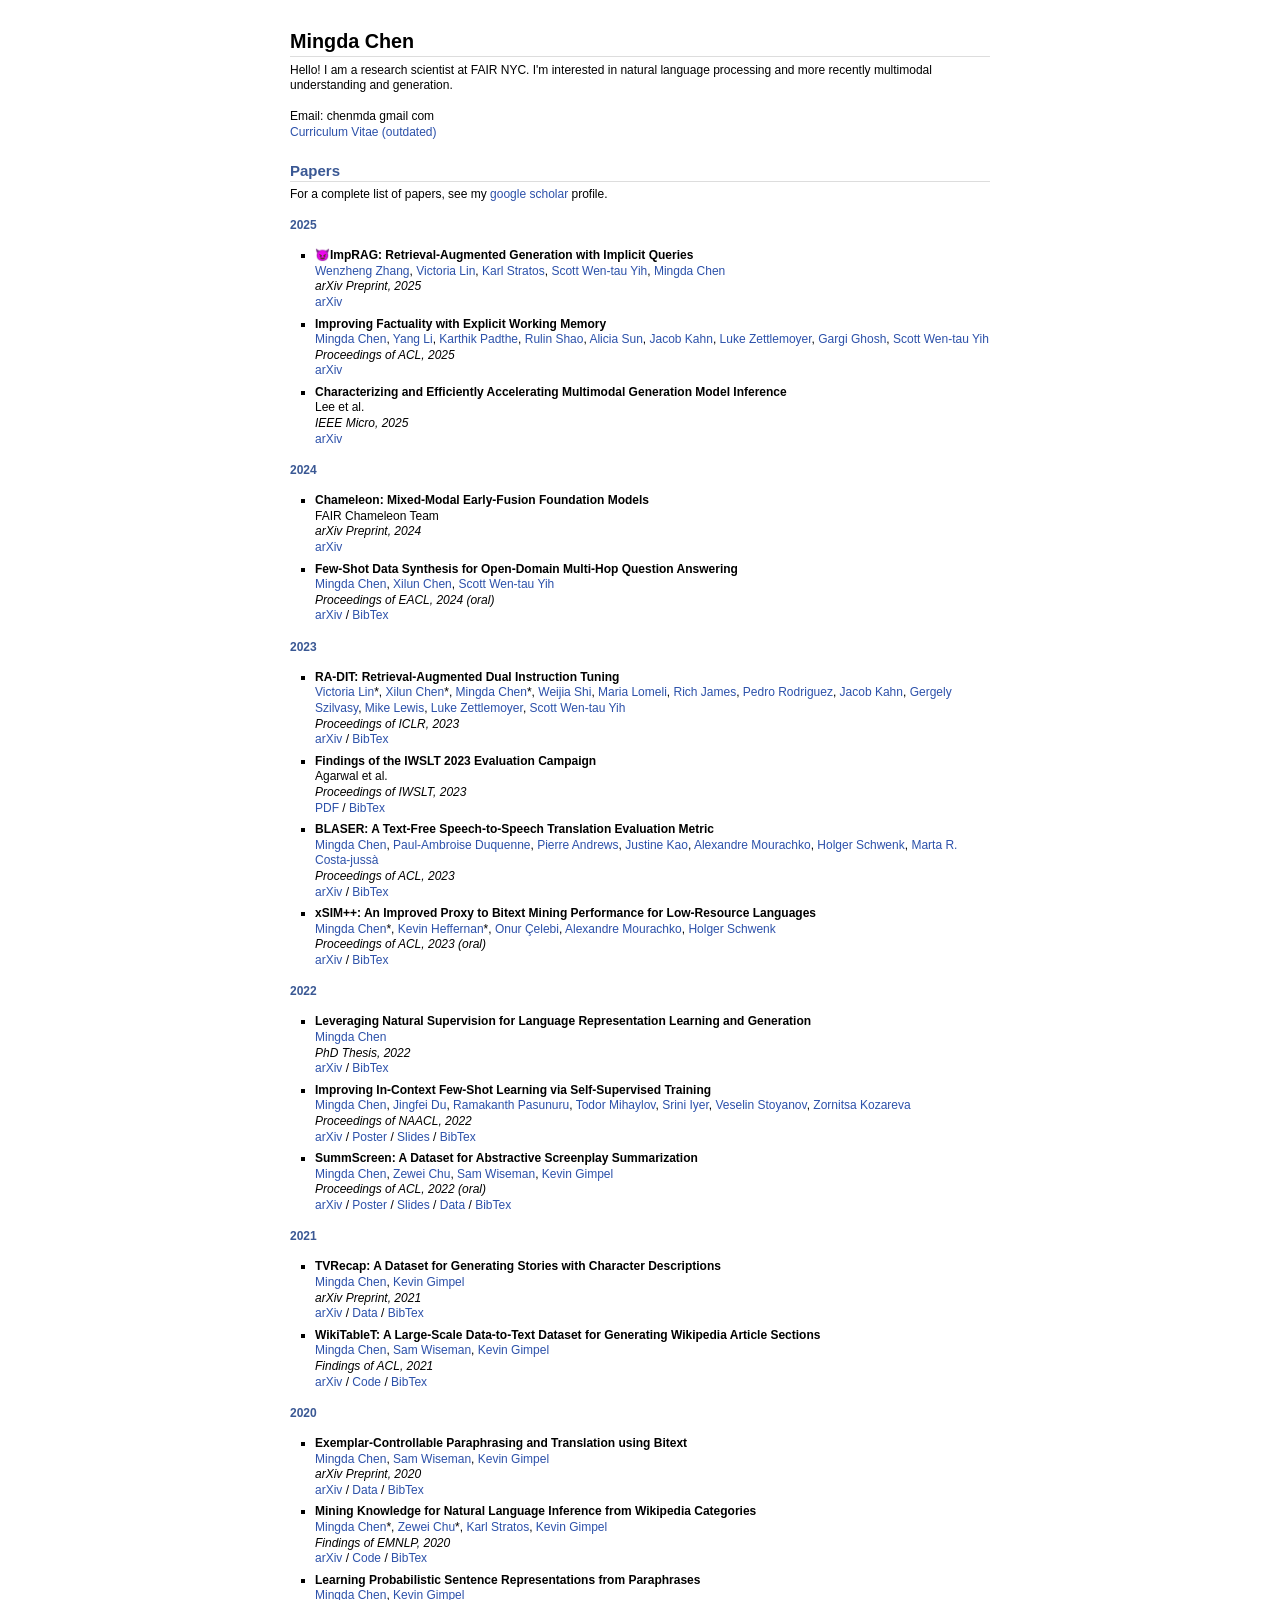
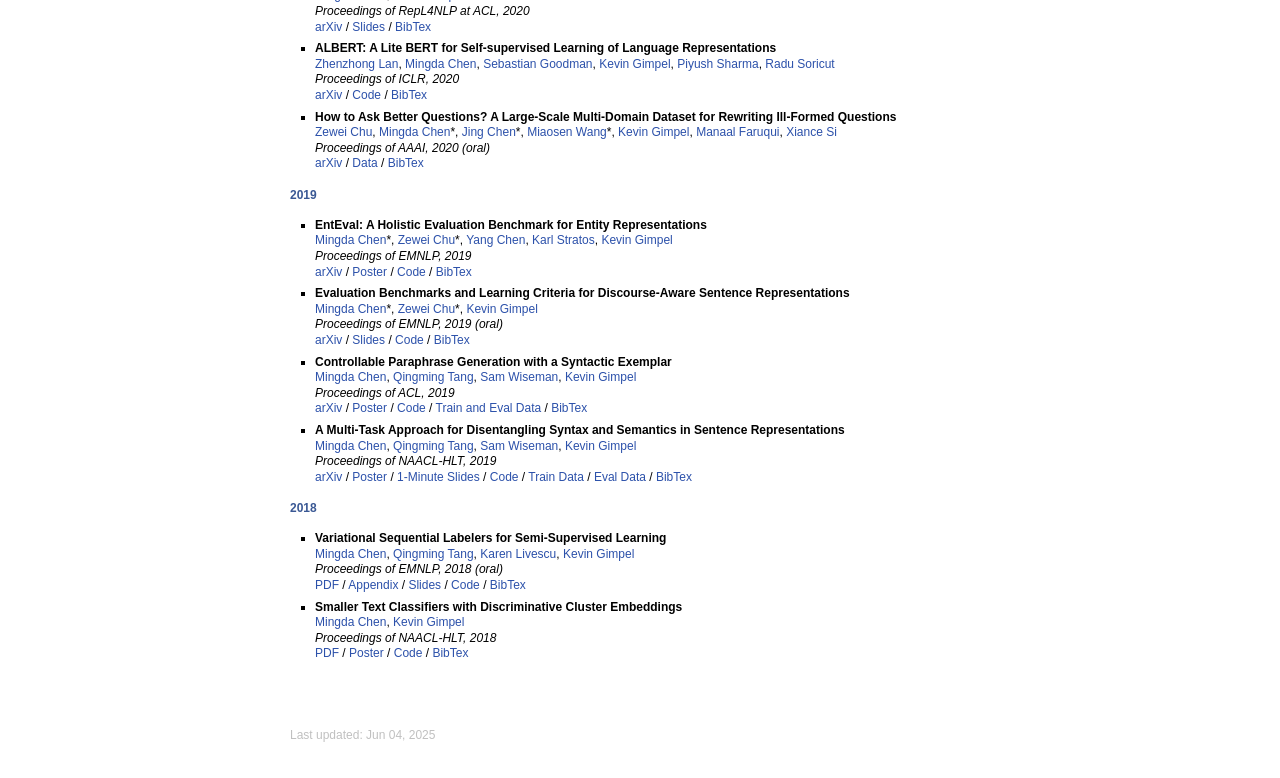
==== index.html @ 2c7fdaae "Update index.html" ====
<!DOCTYPE html PUBLIC "-//W3C//DTD XHTML 1.1//EN"
  "http://www.w3.org/TR/xhtml11/DTD/xhtml11.dtd">
<html xmlns="http://www.w3.org/1999/xhtml" xml:lang="en">
<head>
<meta http-equiv="X-UA-Compatible" content="IE=edge">
<meta name="viewport" content="width=device-width, initial-scale=1">
<meta http-equiv="Content-Type" content="text/html;charset=utf-8" />
<link rel="stylesheet" href="style.css" type="text/css" />
<title>Mingda Chen</title>
</head>
<body>
<div id="main">
<h1>Mingda Chen</h1>
<p>Hello! I am a research scientist at FAIR NYC. I'm interested in natural language processing and more recently multimodal understanding and generation.<br />


<br />
Email: chenmda gmail com <br />
<a href="CV_MingdaChen.pdf">Curriculum Vitae (outdated)</a></p>
<h2>Papers<a href="javascript:;" id="header-papers"></a></h2>
<p>For a complete list of papers, see my <a href="https://scholar.google.com/citations?user=aRncxakAAAAJ">google scholar</a> profile.</p>
<h4>2025</h4>
<ul>
<li><p><b>&#128520;ImpRAG: Retrieval-Augmented Generation with Implicit Queries</b> <br />
<a href="https://scholar.google.com/citations?user=yWEhrEAAAAAJ&hl=en">Wenzheng Zhang</a>,
<a href="https://scholar.google.com/citations?hl=en&user=gYUOJwMAAAAJ">Victoria Lin</a>,
<a href="https://scholar.google.com/citations?hl=en&user=Fx8-1JMAAAAJ">Karl Stratos</a>,
<a href="https://scholar.google.com/citations?user=8rDNIMsAAAAJ&hl=en">Scott Wen-tau Yih</a>,
<a href="#">Mingda Chen</a> <br />
<i>arXiv Preprint, 2025</i> <br />
<a href="https://arxiv.org/abs/2506.02279">arXiv</a> </p>
</li>
</ul>
<ul>
<li><p><b>Improving Factuality with Explicit Working Memory</b> <br />
<a href="#">Mingda Chen</a>,
<a href="#">Yang Li</a>,
<a href="https://scholar.google.com/citations?hl=en&user=ud0Yw3UAAAAJ">Karthik Padthe</a>,
<a href="https://scholar.google.com/citations?hl=en&user=Vdwh6bcAAAAJ">Rulin Shao</a>,
<a href="https://scholar.google.com/citations?hl=en&user=j48_hiIAAAAJ">Alicia Sun</a>,
<a href="https://scholar.google.com/citations?hl=en&user=_-pugt8AAAAJ">Jacob Kahn</a>,
<a href="https://scholar.google.com/citations?hl=en&user=UjpbO6IAAAAJ">Luke Zettlemoyer</a>,
<a href="https://scholar.google.com/citations?user=k5akwCcAAAAJ&hl=en">Gargi Ghosh</a>,
<a href="https://scholar.google.com/citations?user=8rDNIMsAAAAJ&hl=en">Scott Wen-tau Yih</a> <br />
<i>Proceedings of ACL, 2025</i> <br />
<a href="https://arxiv.org/abs/2412.18069">arXiv</a> </p>
</li>
</ul>
<ul>
<li><p><b>Characterizing and Efficiently Accelerating Multimodal Generation Model Inference</b> <br />
Lee et al. <br />
<i>IEEE Micro, 2025</i> <br />
<a href="https://arxiv.org/abs/2410.00215">arXiv</a> </p>
</li>
</ul>
<h4>2024</h4>
<ul>
<li><p><b>Chameleon: Mixed-Modal Early-Fusion Foundation Models</b> <br />
FAIR Chameleon Team <br />
<i>arXiv Preprint, 2024</i> <br />
<a href="https://arxiv.org/abs/2405.09818">arXiv</a> </p>
</li>
</ul>
<ul>
<li><p><b>Few-Shot Data Synthesis for Open-Domain Multi-Hop Question Answering</b> <br />
<a href="#">Mingda Chen</a>,
<a href="https://scholar.google.com/citations?hl=en&user=eUk_hy8AAAAJ">Xilun Chen</a>,
<a href="https://scholar.google.com/citations?user=8rDNIMsAAAAJ&hl=en">Scott Wen-tau Yih</a> <br />
<i>Proceedings of EACL, 2024 (oral)</i> <br />
<a href="https://arxiv.org/abs/2305.13691">arXiv</a> / <a href="https://aclanthology.org/2024.eacl-long.12.bib">BibTex</a></p>
</li>
</ul>
<h4>2023</h4>
<ul>
<li><p><b>RA-DIT: Retrieval-Augmented Dual Instruction Tuning</b> <br />
<a href="https://scholar.google.com/citations?hl=en&user=gYUOJwMAAAAJ">Victoria Lin</a>*,
<a href="https://scholar.google.com/citations?hl=en&user=eUk_hy8AAAAJ">Xilun Chen</a>*,
<a href="#">Mingda Chen</a>*,
<a href="https://scholar.google.com/citations?user=zt73PHcAAAAJ&hl=en">Weijia Shi</a>,
<a href="https://scholar.google.com/citations?hl=en&user=8SK2fPAAAAAJ">Maria Lomeli</a>,
<a href="https://scholar.google.com/citations?hl=en&user=3srgq2MAAAAJ">Rich James</a>,
<a href="https://scholar.google.com/citations?user=JjpA4qwAAAAJ&hl=en">Pedro Rodriguez</a>,
<a href="https://scholar.google.com/citations?hl=en&user=_-pugt8AAAAJ">Jacob Kahn</a>,
<a href="https://scholar.google.com/citations?hl=en&user=fTMFXPIAAAAJ">Gergely Szilvasy</a>,
<a href="https://scholar.google.com/citations?hl=en&user=SnQnQicAAAAJ">Mike Lewis</a>,
<a href="https://scholar.google.com/citations?hl=en&user=UjpbO6IAAAAJ">Luke Zettlemoyer</a>,
<a href="https://scholar.google.com/citations?user=8rDNIMsAAAAJ&hl=en">Scott Wen-tau Yih</a> <br />
<i>Proceedings of ICLR, 2023</i> <br />
<a href="https://arxiv.org/abs/2310.01352">arXiv</a> / <a href="https://openreview.net/forum?id=22OTbutug9">BibTex</a></p>
</li>
</ul>
<ul>
<li><p><b>Findings of the IWSLT 2023 Evaluation Campaign</b> <br />
Agarwal et al. <br />
<i>Proceedings of IWSLT, 2023</i> <br />
<a href="https://aclanthology.org/2023.iwslt-1.1.pdf">PDF</a> / <a href="https://aclanthology.org/2023.iwslt-1.1.bib">BibTex</a></p>
</li>
</ul>
<ul>
<li><p><b>BLASER: A Text-Free Speech-to-Speech Translation Evaluation Metric</b> <br />
<a href="#">Mingda Chen</a>,
<a href="https://scholar.google.com/citations?user=Uah8IcAAAAAJ&hl=en">Paul-Ambroise Duquenne</a>,
<a href="https://scholar.google.com/citations?user=DiJPt0EAAAAJ&hl=en">Pierre Andrews</a>,
<a href="https://scholar.google.com/citations?user=Y9BLeTAAAAAJ&hl=en">Justine Kao</a>,
<a href="https://scholar.google.com/citations?hl=en&user=OD9-erYAAAAJ">Alexandre Mourachko</a>,
<a href="https://scholar.google.com/citations?user=Ysjk8kkAAAAJ&hl=en">Holger Schwenk</a>,
<a href="https://scholar.google.com/citations?user=ESqQ7FoAAAAJ&hl=en">Marta R. Costa-jussà</a> <br />
<i>Proceedings of ACL, 2023</i> <br />
<a href="https://arxiv.org/abs/2212.08486">arXiv</a> / <a href="https://aclanthology.org/2023.acl-long.504.bib">BibTex</a></p>
</li>
</ul>
<ul>
<li><p><b>xSIM++: An Improved Proxy to Bitext Mining Performance for Low-Resource Languages</b> <br />
<a href="#">Mingda Chen</a>*,
<a href="https://scholar.google.com/citations?hl=en&user=Cuf9EDkAAAAJ">Kevin Heffernan</a>*,
<a href="https://ai.meta.com/people/1600489727430571/onur-celebi">Onur Çelebi</a>,
<a href="https://scholar.google.com/citations?hl=en&user=OD9-erYAAAAJ">Alexandre Mourachko</a>,
<a href="https://scholar.google.com/citations?user=Ysjk8kkAAAAJ&hl=en">Holger Schwenk</a>
<br />
<i>Proceedings of ACL, 2023 (oral)</i> <br />
<a href="https://arxiv.org/abs/2306.12907">arXiv</a> / <a href="https://aclanthology.org/2023.acl-short.10.bib">BibTex</a></p>
</li>
</ul>
<h4>2022</h4>
<ul>
<li><p><b>Leveraging Natural Supervision for Language Representation Learning and Generation</b> <br />
<a href="#">Mingda Chen</a> <br />
<i>PhD Thesis, 2022</i> <br />
<a href="https://arxiv.org/abs/2207.10617">arXiv</a> / <a href="assets/mchen.phdthesis.bib">BibTex</a></p>
</li>
</ul>
<ul>
<li><p><b>Improving In-Context Few-Shot Learning via Self-Supervised Training</b> <br />
<a href="#">Mingda Chen</a>, <a href="https://scholar.google.com/citations?hl=en&user=HqcIYdUAAAAJ">Jingfei Du</a>, <a href="https://scholar.google.com/citations?user=8xJzzn8AAAAJ">Ramakanth Pasunuru</a>, <a href="https://scholar.google.com/citations?user=igempQwAAAAJ">Todor Mihaylov</a>, <a href="http://sriniiyer.github.io/">Srini Iyer</a>, <a href="https://scholar.google.com/citations?user=xdfWqboAAAAJ">Veselin Stoyanov</a>, <a href="http://www.kozareva.com/">Zornitsa Kozareva</a> <br />
<i>Proceedings of NAACL, 2022</i> <br />
<a href="https://arxiv.org/abs/2205.01703">arXiv</a> / <a href="assets/mchen+etal.naacl22.poster.pdf">Poster</a> / <a href="assets/mchen+etal.naacl22.slides.pdf">Slides</a> / <a href="https://aclanthology.org/2022.naacl-main.260.bib">BibTex</a></p>
</li>
</ul>
<ul>
<li><p><b>SummScreen: A Dataset for Abstractive Screenplay Summarization</b> <br />
<a href="#">Mingda Chen</a>,
<a href="https://scholar.google.com/citations?user=zC7Yy94AAAAJ">Zewei Chu</a>,
<a href="https://swiseman.github.io/">Sam Wiseman</a>,
<a href="http://ttic.uchicago.edu/~kgimpel/">Kevin Gimpel</a> <br />
<i>Proceedings of ACL, 2022 (oral)</i> <br />
<a href="https://arxiv.org/abs/2104.07091">arXiv</a> / <a href="assets/mchen+etal.acl22.poster.pdf">Poster</a> / <a href="assets/mchen+etal.acl22.slides.pdf">Slides</a> / <a href="https://github.com/mingdachen/SummScreen">Data</a> / <a href="https://aclanthology.org/2022.acl-long.589.bib">BibTex</a></p>
</li>
</ul>
<h4>2021</h4>
<ul>
<li><p><b>TVRecap: A Dataset for Generating Stories with Character Descriptions</b> <br />
<a href="#">Mingda Chen</a>,
<a href="http://ttic.uchicago.edu/~kgimpel/">Kevin Gimpel</a> <br />
<i>arXiv Preprint, 2021</i> <br />
<a href="https://arxiv.org/abs/2109.08833">arXiv</a> / <a href="https://github.com/mingdachen/TVRecap">Data</a> / <a href="assets/mchen+kgimpel.preprint21.bib">BibTex</a></p>
</li>
</ul>
<ul>
<li><p><b>WikiTableT: A Large-Scale Data-to-Text Dataset for Generating Wikipedia Article Sections</b> <br />
<a href="#">Mingda Chen</a>,
<a href="https://swiseman.github.io/">Sam Wiseman</a>,
<a href="http://ttic.uchicago.edu/~kgimpel/">Kevin Gimpel</a> <br />
<i>Findings of ACL, 2021</i> <br /> 
<a href="https://arxiv.org/abs/2012.14919">arXiv</a> / <a href="https://github.com/mingdachen/WikiTableT">Code</a> / <a href="https://aclanthology.org/2021.findings-acl.17.bib">BibTex</a></p>
</li>
</ul>
<h4>2020</h4>
<ul>
<li><p><b>Exemplar-Controllable Paraphrasing and Translation using Bitext</b> <br />
<a href="#">Mingda Chen</a>,
<a href="https://swiseman.github.io/">Sam Wiseman</a>,
<a href="http://ttic.uchicago.edu/~kgimpel/">Kevin Gimpel</a> <br />
<i>arXiv Preprint, 2020</i> <br />
<a href="https://arxiv.org/abs/2010.05856">arXiv</a> / <a href="https://github.com/mingdachen/mVGVAE">Data</a> / <a href="assets/mchen+etal.preprint20.bib">BibTex</a></p>
</li>
</ul>
<ul>
<li><p><b>Mining Knowledge for Natural Language Inference from Wikipedia Categories</b> <br />
<a href="#">Mingda Chen</a>*,
<a href="https://scholar.google.com/citations?user=zC7Yy94AAAAJ">Zewei Chu</a>*,
<a href="http://karlstratos.com">Karl Stratos</a>,
<a href="http://ttic.uchicago.edu/~kgimpel/">Kevin Gimpel</a> <br />
<i>Findings of EMNLP, 2020</i> <br />
<a href="https://arxiv.org/abs/2010.01239">arXiv</a> / <a href="https://github.com/ZeweiChu/WikiNLI">Code</a> / <a href="https://www.aclweb.org/anthology/2020.findings-emnlp.313.bib">BibTex</a></p>
</li>
</ul>
<ul>
<li><p><b>Learning Probabilistic Sentence Representations from Paraphrases</b> <br />
<a href="#">Mingda Chen</a>, <a href="http://ttic.uchicago.edu/~kgimpel/">Kevin Gimpel</a> <br />
<i>Proceedings of RepL4NLP at ACL, 2020</i> <br />
<a href="http://arxiv.org/abs/2005.08105">arXiv</a> / <a href="assets/mchen+kgimpel.repl4nlp.slides.pdf">Slides</a> / <a href="https://www.aclweb.org/anthology/2020.repl4nlp-1.3.bib">BibTex</a></p>
</li>
</ul>
<ul>
<li><p><b>ALBERT: A Lite BERT for Self-supervised Learning of Language Representations</b> <br />
<a href="http://www.cs.cmu.edu/~lanzhzh/">Zhenzhong Lan</a>,
<a href="#">Mingda Chen</a>,
<a href="https://ai.google/research/people/106379">Sebastian Goodman</a>,
<a href="http://ttic.uchicago.edu/~kgimpel/">Kevin Gimpel</a>,
<a href="https://ai.google/research/people/PiyushSharma">Piyush Sharma</a>,
<a href="http://www.radusoricut.com/">Radu Soricut</a> <br />
<i>Proceedings of ICLR, 2020</i> <br />
<a href="https://arxiv.org/abs/1909.11942">arXiv</a> / <a href="https://github.com/google-research/ALBERT">Code</a> / <a href="assets/lan+etal.iclr20.bib">BibTex</a></p>
</li>
</ul>
<ul>
<li><p><b>How to Ask Better Questions? A Large-Scale Multi-Domain Dataset for Rewriting Ill-Formed Questions</b> <br />
<a href="https://scholar.google.com/citations?user=zC7Yy94AAAAJ">Zewei Chu</a>,
<a href="#">Mingda Chen</a>*,
<a href="https://scholar.google.com/citations?user=m55LLY4AAAAJ&amp;hl=en">Jing Chen</a>*,
<a href="https://research.google/people/106278/">Miaosen Wang</a>*,
<a href="http://ttic.uchicago.edu/~kgimpel/">Kevin Gimpel</a>,
<a href="https://www.manaalfaruqui.com">Manaal Faruqui</a>,
<a href="https://ai.google/research/people/author38938">Xiance Si</a> <br />
<i>Proceedings of AAAI, 2020 (oral)</i> <br />
<a href="https://arxiv.org/abs/1911.09247">arXiv</a> / <a href="https://github.com/ZeweiChu/MQR">Data</a> / <a href="assets/zewei+etal.aaai20.bib">BibTex</a></p>
</li>
</ul>
<h4>2019</h4>
<ul>
<li><p><b>EntEval: A Holistic Evaluation Benchmark for Entity Representations</b> <br />
<a href="#">Mingda Chen</a>*,
<a href="https://scholar.google.com/citations?user=zC7Yy94AAAAJ">Zewei Chu</a>*,
<a href="https://edchengg.github.io">Yang Chen</a>,
<a href="http://karlstratos.com">Karl Stratos</a>,
<a href="http://ttic.uchicago.edu/~kgimpel/">Kevin Gimpel</a> <br />
<i>Proceedings of EMNLP, 2019</i> <br />
<a href="https://arxiv.org/abs/1909.00137">arXiv</a> / <a href="assets/mchen+etal.emnlp19.poster.pdf">Poster</a> / <a href="https://github.com/ZeweiChu/EntEval">Code</a> / <a href="https://www.aclweb.org/anthology/D19-1040.bib">BibTex</a></p>
</li>
</ul>
<ul>
<li><p><b>Evaluation Benchmarks and Learning Criteria for Discourse-Aware Sentence Representations</b> <br />
<a href="#">Mingda Chen</a>*,
<a href="https://scholar.google.com/citations?user=zC7Yy94AAAAJ">Zewei Chu</a>*,
<a href="http://ttic.uchicago.edu/~kgimpel/">Kevin Gimpel</a> <br />
<i>Proceedings of EMNLP, 2019 (oral)</i> <br />
<a href="https://arxiv.org/abs/1909.00142">arXiv</a> / <a href="assets/mchen+etal.emnlp19.slides.pdf">Slides</a> / <a href="https://github.com/ZeweiChu/DiscoEval">Code</a> / <a href="https://www.aclweb.org/anthology/D19-1060.bib">BibTex</a></p>
</li>
</ul>
<ul>
<li><p><b>Controllable Paraphrase Generation with a Syntactic Exemplar</b> <br />
<a href="#">Mingda Chen</a>,
<a href="http://ttic.uchicago.edu/~qmtang/">Qingming Tang</a>,
<a href="https://swiseman.github.io/">Sam Wiseman</a>,
<a href="http://ttic.uchicago.edu/~kgimpel/">Kevin Gimpel</a> <br />
<i>Proceedings of ACL, 2019</i> <br />
<a href="https://arxiv.org/abs/1906.00565">arXiv</a> / <a href="assets/mchen+etal.acl19.poster.pdf">Poster</a> / <a href="https://github.com/mingdachen/syntactic-template-generation">Code</a> / <a href="https://drive.google.com/open?id=1HHDlUT_-WpedL6zNYpcN94cLwed_yyrP">Train and Eval Data</a> / <a href="https://www.aclweb.org/anthology/P19-1599.bib">BibTex</a></p>
</li>
</ul>
<ul>
<li><p><b>A Multi-Task Approach for Disentangling Syntax and Semantics in Sentence Representations</b><br />
<a href="#">Mingda Chen</a>,
<a href="http://ttic.uchicago.edu/~qmtang/">Qingming Tang</a>,
<a href="https://swiseman.github.io/">Sam Wiseman</a>,
<a href="http://ttic.uchicago.edu/~kgimpel/">Kevin Gimpel</a> <br />
<i>Proceedings of NAACL-HLT, 2019</i> <br />
<a href="https://arxiv.org/abs/1904.01173">arXiv</a> / <a href="assets/mchen+etal.naacl19.poster.pdf">Poster</a> / <a href="assets/mchen+etal.naacl19.1min.poster.pdf">1-Minute Slides</a> / <a href="https://github.com/mingdachen/disentangle-semantics-syntax">Code</a> / <a href="https://drive.google.com/drive/folders/1i8cMh7E0TnbrDEw_s9W8LDP_TYNkp4ti?usp=sharing">Train Data</a> / <a href="https://drive.google.com/drive/folders/1oVjn_3xIDZbkRm50fSHDZ5nKZtJ_BFyD?usp=sharing">Eval Data</a> / <a href="https://www.aclweb.org/anthology/N19-1254.bib">BibTex</a></p>
</li>
</ul>
<h4>2018</h4>
<ul>
<li><p><b>Variational Sequential Labelers for Semi-Supervised Learning</b> <br />
<a href="#">Mingda Chen</a>,
<a href="http://ttic.uchicago.edu/~qmtang/">Qingming Tang</a>,
<a href="http://ttic.uchicago.edu/~klivescu/">Karen Livescu</a>,
<a href="http://ttic.uchicago.edu/~kgimpel/">Kevin Gimpel</a> <br />
<i>Proceedings of EMNLP, 2018 (oral)</i> <br />
<a href="https://www.aclweb.org/anthology/D18-1020.pdf">PDF</a> / <a href="https://www.aclweb.org/anthology/attachments/D18-1020.Attachment.pdf">Appendix</a> / <a href="assets/mchen+etal.emnlp18.slides.pdf">Slides</a> / <a href="https://github.com/mingdachen/vsl">Code</a> / <a href="https://www.aclweb.org/anthology/D18-1020.bib">BibTex</a></p>
</li>
</ul>
<ul>
<li><p><b>Smaller Text Classifiers with Discriminative Cluster Embeddings</b> <br />
<a href="#">Mingda Chen</a>, <a href="http://ttic.uchicago.edu/~kgimpel/">Kevin Gimpel</a> <br />
<i>Proceedings of NAACL-HLT, 2018</i> <br />
<a href="https://www.aclweb.org/anthology/N18-2116.pdf">PDF</a> / <a href="assets/mchen+kgimpel.naacl18.poster.pdf">Poster</a> / <a href="https://github.com/mingdachen/word-cluster-embedding">Code</a> / <a href="https://www.aclweb.org/anthology/N18-2116.bib">BibTex</a></p>
</li>
</ul>
<div id="footer">
<div id="footer-text">
Last updated: Jun 04, 2025
</div>
</div>
</div>
</body>
</html>
---- style.css ----
body > * {
  width: 700px;
  padding: 10px;
  margin: 20px auto;
  hyphens: auto;
  font-family: Verdana,Geneva,sans-serif;
  font-size: 12px;
  padding-bottom: 8px;
  text-size-adjust: none;
  -webkit-text-size-adjust: none;
}

#main {
  padding-left: 1.0em;
  padding-right: 1.0em;
  border: none;
  text-align: left;
  vertical-align: top;
}

div#paper_list {
  padding-left: 0.5em;
}

tt {
  background: #ffffdd;
}

pre, tt {
  font-size: 90%;
}

a, a > tt {
  color: #2C51AA;
  text-decoration: none;
  transition: .2s;
}

a:hover {
  color: #0088cc;
}

em {
  font-style: italic;
}

b {
  font-family: Verdana,Geneva,sans-serif;
  font-size: 12px
}

h1, h2, h3 {
  margin-top: 0.7em;
  margin-bottom: 0.3em;
  padding-bottom: 0.2em;
  line-height: 1.0;
  padding-top: 0.5em;
  border-bottom: 1px solid #dddddd;
}

h2, h3, h4 {
  font-weight: bold;
  color: #3A5894;
}

h1 {
  padding-top: 0.8em;
  font-size: 165%;
}

h2 {
  padding-top: 0.8em;
  font-size: 125%;
}

h2 + h3 {
  padding-top: 0.2em;
}

h3 {
  font-size: 110%;
  border-bottom: none;
}

p {
  margin-top: 0.0em;
  margin-bottom: 0.8em;
  padding: 0;
  line-height: 1.3;
}

pre {
  padding: 0;
  margin: 0;
}

div#footer {
  font-size: 9pt;
  padding-top: 5.0em;
  margin-top: .2em;
  color: #c0c0c0;
}

div#footer a {
  color: #80a0b0;
}

div#footer-text {
  padding-bottom: 8px;
}

ul, ol, dl {
  margin-top: 0.5em;
  padding-left: 25px;
  padding-top: 0;
  margin-bottom: 0.5em;
}

dt {
  margin-top: 0.5em;
  margin-bottom: 0;
}

dl {
  margin-left: 20px;
}

dd {
  color: #222222;
}

dd > *:first-child {
  margin-top: 0;
}

ul {
  list-style-position: outside;
  list-style-type: square;
}

p + ul, p + ol {
  margin-top: -0.0em;
}

li ul, li ol {
  margin-top: -0.0em;
}

ol {
  list-style-position: outside;
  list-style-type: decimal;
}

li p, dd p {
  margin-bottom: 0.2em;
}


ol ol {
  list-style-type: lower-alpha;
}

ol ol ol {
  list-style-type: lower-roman;
}

#main h1:first-child, #main h2:first-child, #main h3:first-child {
  margin-top: -0.7em;
}

table {
  border: 2px solid black;
  border-collapse: collapse;
}

td {
  padding: 2px;
  padding-left: 0.5em;
  padding-right: 0.5em;
  text-align: center;
  border: 1px solid gray;
}


td.details{
  padding-left: 1.5em;
}


table + table {
  margin-top: 1em;
}

tr.heading {
  font-weight: bold;
  border-bottom: 2px solid black;
}

img {
  border: none;
}

div.codeblock, div.infoblock {
	margin-right: 0%;
	margin-top: 3.5em;
	margin-bottom: .2em;
}

table.info, table.info td {
  border: none;
  text-align: left;
}

table.info h1 {
  font-size: 150%;
  padding-top: 2.5em;
  margin-bottom: 0.5em;
  border-bottom: none;
  padding-bottom: 0em;
}

a.icon {
  color: black;
  transition: .2s;
}

a.icon:hover{
  color: #3498db;
}

.tagcloud {
  display: inline-block;
  list-style: none;
  margin: 0 .3em .3em 0;
  padding: 0;
}
.tagcloud a {
  max-width: 100px;
  height: 20px;
  line-height: 18px;
  padding: 0 .5em;
  background-color: #333;
  border: 0px;
  border-radius: 2px;
  text-overflow: ellipsis;
  overflow: hidden;
  color: white;
  font-size: 12px;
  text-decoration: none;
  transition: .2s;
  -moz-transition: .2s;
  -webkit-transition: .2s;
}
.tagcloud a:hover {
  background-color: #3498db;
  border: 0px;
  color: #fff;
}

div.attention
{
font-size:13px;
width:550px;
background-color:#f3f3f3;
padding-left:5px;
border:7px solid #f3f3f3;
border-radius: 7px;
}
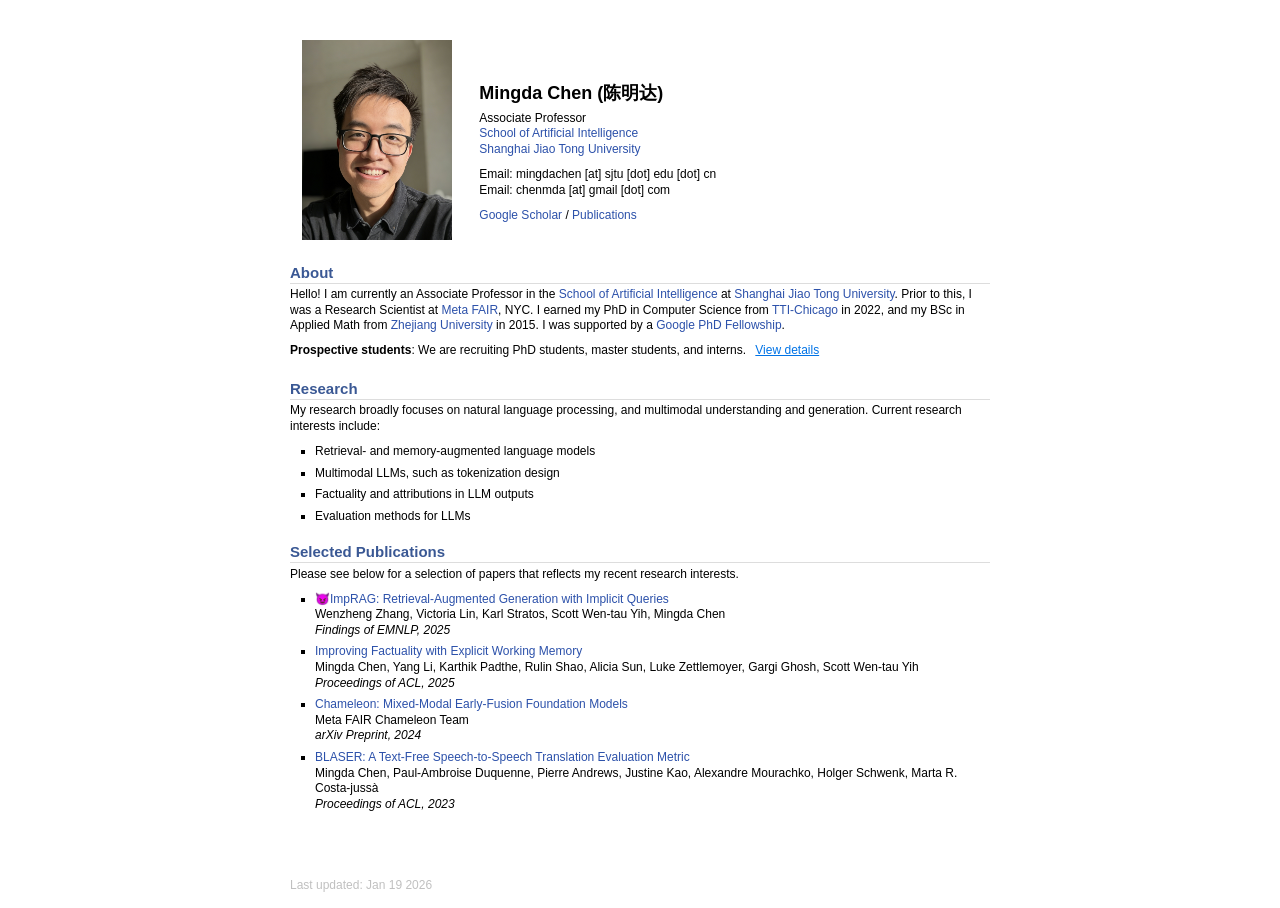
==== commit 681ed509: "update" ====
--- a/index.html
+++ b/index.html
@@ -6,278 +6,96 @@
 <meta name="viewport" content="width=device-width, initial-scale=1">
 <meta http-equiv="Content-Type" content="text/html;charset=utf-8" />
 <link rel="stylesheet" href="style.css" type="text/css" />
+<script src="https://code.jquery.com/jquery-3.2.1.slim.min.js" type="text/javascript"></script>
+<script src="jquery.js" type="text/javascript"></script>
 <title>Mingda Chen</title>
 </head>
 <body>
 <div id="main">
-<h1>Mingda Chen</h1>
-<p>Hello! I am a research scientist at FAIR NYC. I'm interested in natural language processing and more recently multimodal understanding and generation.<br />
-
-
-<br />
-Email: chenmda gmail com <br />
-<a href="CV_MingdaChen.pdf">Curriculum Vitae (outdated)</a></p>
-<h2>Papers<a href="javascript:;" id="header-papers"></a></h2>
-<p>For a complete list of papers, see my <a href="https://scholar.google.com/citations?user=aRncxakAAAAJ">google scholar</a> profile.</p>
-<h4>2025</h4>
+<table class="info"><tr><td>
+<img src="pic.jpeg" alt="pic" width="150px" height="200px" />&nbsp;</td>
+<td class="details"><h1>Mingda Chen (陈明达)</h1>
+<p>Associate Professor <br />
+<a href="https://sai.sjtu.edu.cn/">School of Artificial Intelligence</a> <br />
+<a href="https://www.sjtu.edu.cn/">Shanghai Jiao Tong University</a>
+</p>
+<p>Email: mingdachen [at] sjtu [dot] edu [dot] cn <br />
+Email: chenmda [at] gmail [dot] com <br /></p>
+<a href="https://scholar.google.com/citations?user=aRncxakAAAAJ&amp;hl=en">Google Scholar</a> / <a href="publications.html">Publications</a>
+</p>
+</td></tr></table>
+<h2>About</h2>
+<p>Hello! I am currently an Associate Professor in the <a href="https://sai.sjtu.edu.cn/">School of Artificial Intelligence</a> at <a href="https://www.sjtu.edu.cn/">Shanghai Jiao Tong University</a>. Prior to this, I was a Research Scientist at <a href="https://ai.meta.com/research/">Meta FAIR</a>, NYC. I earned my PhD in Computer Science from <a href="https://www.ttic.edu/">TTI-Chicago</a> in 2022, and my BSc in Applied Math from <a href="https://www.zju.edu.cn/">Zhejiang University</a> in 2015. I was supported by a <a href="https://ai.googleblog.com/2020/10/announcing-2020-google-phd-fellows.html">Google PhD Fellowship</a>.</p>
+<p><div class="recruitment-block">
+<input type="checkbox" id="rec-toggle" class="visually-hidden">
+<p class="lead">
+<strong> Prospective students</strong>: We are recruiting PhD students, master students, and interns.
+<label for="rec-toggle" class="toggle-link"></label>
+</p>
+<div class="details-panel">
+<p>Our group accepts two PhD students and two master students per year. Visiting students and research interns are expected to stay for at least six months to ensure high-quality research outcomes.
+<p>
+We generally look for candidates with hands-on experience in finetuning transformer models and a basic understanding of the large language model field. Prior publications in top-tier conferences (e.g., NeurIPS, ICML, ICLR, ACL, EMNLP, CVPR) are a plus.
+</p>
+<p>
+Interested applicants should email me their <strong>CV</strong>, a brief
+<strong>description of their research interests</strong>, and
+<strong>past research experiences</strong>. In your email, please also <strong>explain how your
+interests or prior work align with our group’s research focuses</strong>.
+</p>
+<p>
+Note: I receive a large number of emails and cannot always reply to everyone. Please do not take it personally if you do not hear back quickly. It is much more representative of my failings than of yours.
+</p>
+</div>
+</div>
+</p>
+<h2>Research</h2>
+<p>My research broadly focuses on natural language processing, and multimodal understanding and generation. Current research interests include:</p>
 <ul>
-<li><p><b>&#128520;ImpRAG: Retrieval-Augmented Generation with Implicit Queries</b> <br />
-<a href="https://scholar.google.com/citations?user=yWEhrEAAAAAJ&hl=en">Wenzheng Zhang</a>,
-<a href="https://scholar.google.com/citations?hl=en&user=gYUOJwMAAAAJ">Victoria Lin</a>,
-<a href="https://scholar.google.com/citations?hl=en&user=Fx8-1JMAAAAJ">Karl Stratos</a>,
-<a href="https://scholar.google.com/citations?user=8rDNIMsAAAAJ&hl=en">Scott Wen-tau Yih</a>,
-<a href="#">Mingda Chen</a> <br />
-<i>arXiv Preprint, 2025</i> <br />
-<a href="https://arxiv.org/abs/2506.02279">arXiv</a> </p>
+<li><p>Retrieval- and memory-augmented language models</p>
 </li>
 </ul>
 <ul>
-<li><p><b>Improving Factuality with Explicit Working Memory</b> <br />
-<a href="#">Mingda Chen</a>,
-<a href="#">Yang Li</a>,
-<a href="https://scholar.google.com/citations?hl=en&user=ud0Yw3UAAAAJ">Karthik Padthe</a>,
-<a href="https://scholar.google.com/citations?hl=en&user=Vdwh6bcAAAAJ">Rulin Shao</a>,
-<a href="https://scholar.google.com/citations?hl=en&user=j48_hiIAAAAJ">Alicia Sun</a>,
-<a href="https://scholar.google.com/citations?hl=en&user=_-pugt8AAAAJ">Jacob Kahn</a>,
-<a href="https://scholar.google.com/citations?hl=en&user=UjpbO6IAAAAJ">Luke Zettlemoyer</a>,
-<a href="https://scholar.google.com/citations?user=k5akwCcAAAAJ&hl=en">Gargi Ghosh</a>,
-<a href="https://scholar.google.com/citations?user=8rDNIMsAAAAJ&hl=en">Scott Wen-tau Yih</a> <br />
-<i>Proceedings of ACL, 2025</i> <br />
-<a href="https://arxiv.org/abs/2412.18069">arXiv</a> </p>
+<li><p>Multimodal LLMs, such as tokenization design</p>
 </li>
 </ul>
 <ul>
-<li><p><b>Characterizing and Efficiently Accelerating Multimodal Generation Model Inference</b> <br />
-Lee et al. <br />
-<i>IEEE Micro, 2025</i> <br />
-<a href="https://arxiv.org/abs/2410.00215">arXiv</a> </p>
-</li>
-</ul>
-<h4>2024</h4>
-<ul>
-<li><p><b>Chameleon: Mixed-Modal Early-Fusion Foundation Models</b> <br />
-FAIR Chameleon Team <br />
-<i>arXiv Preprint, 2024</i> <br />
-<a href="https://arxiv.org/abs/2405.09818">arXiv</a> </p>
+<li><p>Factuality and attributions in LLM outputs</p>
 </li>
 </ul>
 <ul>
-<li><p><b>Few-Shot Data Synthesis for Open-Domain Multi-Hop Question Answering</b> <br />
-<a href="#">Mingda Chen</a>,
-<a href="https://scholar.google.com/citations?hl=en&user=eUk_hy8AAAAJ">Xilun Chen</a>,
-<a href="https://scholar.google.com/citations?user=8rDNIMsAAAAJ&hl=en">Scott Wen-tau Yih</a> <br />
-<i>Proceedings of EACL, 2024 (oral)</i> <br />
-<a href="https://arxiv.org/abs/2305.13691">arXiv</a> / <a href="https://aclanthology.org/2024.eacl-long.12.bib">BibTex</a></p>
+<li><p>Evaluation methods for LLMs</p>
 </li>
 </ul>
-<h4>2023</h4>
+<h2>Selected Publications</h2>
+<p>Please see below for a selection of papers that reflects my recent research interests.</p>
 <ul>
-<li><p><b>RA-DIT: Retrieval-Augmented Dual Instruction Tuning</b> <br />
-<a href="https://scholar.google.com/citations?hl=en&user=gYUOJwMAAAAJ">Victoria Lin</a>*,
-<a href="https://scholar.google.com/citations?hl=en&user=eUk_hy8AAAAJ">Xilun Chen</a>*,
-<a href="#">Mingda Chen</a>*,
-<a href="https://scholar.google.com/citations?user=zt73PHcAAAAJ&hl=en">Weijia Shi</a>,
-<a href="https://scholar.google.com/citations?hl=en&user=8SK2fPAAAAAJ">Maria Lomeli</a>,
-<a href="https://scholar.google.com/citations?hl=en&user=3srgq2MAAAAJ">Rich James</a>,
-<a href="https://scholar.google.com/citations?user=JjpA4qwAAAAJ&hl=en">Pedro Rodriguez</a>,
-<a href="https://scholar.google.com/citations?hl=en&user=_-pugt8AAAAJ">Jacob Kahn</a>,
-<a href="https://scholar.google.com/citations?hl=en&user=fTMFXPIAAAAJ">Gergely Szilvasy</a>,
-<a href="https://scholar.google.com/citations?hl=en&user=SnQnQicAAAAJ">Mike Lewis</a>,
-<a href="https://scholar.google.com/citations?hl=en&user=UjpbO6IAAAAJ">Luke Zettlemoyer</a>,
-<a href="https://scholar.google.com/citations?user=8rDNIMsAAAAJ&hl=en">Scott Wen-tau Yih</a> <br />
-<i>Proceedings of ICLR, 2023</i> <br />
-<a href="https://arxiv.org/abs/2310.01352">arXiv</a> / <a href="https://openreview.net/forum?id=22OTbutug9">BibTex</a></p>
+<li><p><a href="https://arxiv.org/abs/2506.02279">😈ImpRAG: Retrieval-Augmented Generation with Implicit Queries</a> <br />
+Wenzheng Zhang, Victoria Lin, Karl Stratos, Scott Wen-tau Yih, Mingda Chen <br />
+<i>Findings of EMNLP, 2025</i></p>
 </li>
 </ul>
 <ul>
-<li><p><b>Findings of the IWSLT 2023 Evaluation Campaign</b> <br />
-Agarwal et al. <br />
-<i>Proceedings of IWSLT, 2023</i> <br />
-<a href="https://aclanthology.org/2023.iwslt-1.1.pdf">PDF</a> / <a href="https://aclanthology.org/2023.iwslt-1.1.bib">BibTex</a></p>
+<li><p><a href="https://arxiv.org/abs/2412.18069">Improving Factuality with Explicit Working Memory</a> <br />
+Mingda Chen, Yang Li, Karthik Padthe, Rulin Shao, Alicia Sun, Luke Zettlemoyer, Gargi Ghosh, Scott Wen-tau Yih <br />
+<i>Proceedings of ACL, 2025</i></p>
 </li>
 </ul>
 <ul>
-<li><p><b>BLASER: A Text-Free Speech-to-Speech Translation Evaluation Metric</b> <br />
-<a href="#">Mingda Chen</a>,
-<a href="https://scholar.google.com/citations?user=Uah8IcAAAAAJ&hl=en">Paul-Ambroise Duquenne</a>,
-<a href="https://scholar.google.com/citations?user=DiJPt0EAAAAJ&hl=en">Pierre Andrews</a>,
-<a href="https://scholar.google.com/citations?user=Y9BLeTAAAAAJ&hl=en">Justine Kao</a>,
-<a href="https://scholar.google.com/citations?hl=en&user=OD9-erYAAAAJ">Alexandre Mourachko</a>,
-<a href="https://scholar.google.com/citations?user=Ysjk8kkAAAAJ&hl=en">Holger Schwenk</a>,
-<a href="https://scholar.google.com/citations?user=ESqQ7FoAAAAJ&hl=en">Marta R. Costa-jussà</a> <br />
-<i>Proceedings of ACL, 2023</i> <br />
-<a href="https://arxiv.org/abs/2212.08486">arXiv</a> / <a href="https://aclanthology.org/2023.acl-long.504.bib">BibTex</a></p>
+<li><p><a href="https://arxiv.org/abs/2405.09818">Chameleon: Mixed-Modal Early-Fusion Foundation Models</a> <br />
+Meta FAIR Chameleon Team <br />
+<i>arXiv Preprint, 2024</i></p>
 </li>
 </ul>
 <ul>
-<li><p><b>xSIM++: An Improved Proxy to Bitext Mining Performance for Low-Resource Languages</b> <br />
-<a href="#">Mingda Chen</a>*,
-<a href="https://scholar.google.com/citations?hl=en&user=Cuf9EDkAAAAJ">Kevin Heffernan</a>*,
-<a href="https://ai.meta.com/people/1600489727430571/onur-celebi">Onur Çelebi</a>,
-<a href="https://scholar.google.com/citations?hl=en&user=OD9-erYAAAAJ">Alexandre Mourachko</a>,
-<a href="https://scholar.google.com/citations?user=Ysjk8kkAAAAJ&hl=en">Holger Schwenk</a>
-<br />
-<i>Proceedings of ACL, 2023 (oral)</i> <br />
-<a href="https://arxiv.org/abs/2306.12907">arXiv</a> / <a href="https://aclanthology.org/2023.acl-short.10.bib">BibTex</a></p>
-</li>
-</ul>
-<h4>2022</h4>
-<ul>
-<li><p><b>Leveraging Natural Supervision for Language Representation Learning and Generation</b> <br />
-<a href="#">Mingda Chen</a> <br />
-<i>PhD Thesis, 2022</i> <br />
-<a href="https://arxiv.org/abs/2207.10617">arXiv</a> / <a href="assets/mchen.phdthesis.bib">BibTex</a></p>
-</li>
-</ul>
-<ul>
-<li><p><b>Improving In-Context Few-Shot Learning via Self-Supervised Training</b> <br />
-<a href="#">Mingda Chen</a>, <a href="https://scholar.google.com/citations?hl=en&user=HqcIYdUAAAAJ">Jingfei Du</a>, <a href="https://scholar.google.com/citations?user=8xJzzn8AAAAJ">Ramakanth Pasunuru</a>, <a href="https://scholar.google.com/citations?user=igempQwAAAAJ">Todor Mihaylov</a>, <a href="http://sriniiyer.github.io/">Srini Iyer</a>, <a href="https://scholar.google.com/citations?user=xdfWqboAAAAJ">Veselin Stoyanov</a>, <a href="http://www.kozareva.com/">Zornitsa Kozareva</a> <br />
-<i>Proceedings of NAACL, 2022</i> <br />
-<a href="https://arxiv.org/abs/2205.01703">arXiv</a> / <a href="assets/mchen+etal.naacl22.poster.pdf">Poster</a> / <a href="assets/mchen+etal.naacl22.slides.pdf">Slides</a> / <a href="https://aclanthology.org/2022.naacl-main.260.bib">BibTex</a></p>
-</li>
-</ul>
-<ul>
-<li><p><b>SummScreen: A Dataset for Abstractive Screenplay Summarization</b> <br />
-<a href="#">Mingda Chen</a>,
-<a href="https://scholar.google.com/citations?user=zC7Yy94AAAAJ">Zewei Chu</a>,
-<a href="https://swiseman.github.io/">Sam Wiseman</a>,
-<a href="http://ttic.uchicago.edu/~kgimpel/">Kevin Gimpel</a> <br />
-<i>Proceedings of ACL, 2022 (oral)</i> <br />
-<a href="https://arxiv.org/abs/2104.07091">arXiv</a> / <a href="assets/mchen+etal.acl22.poster.pdf">Poster</a> / <a href="assets/mchen+etal.acl22.slides.pdf">Slides</a> / <a href="https://github.com/mingdachen/SummScreen">Data</a> / <a href="https://aclanthology.org/2022.acl-long.589.bib">BibTex</a></p>
-</li>
-</ul>
-<h4>2021</h4>
-<ul>
-<li><p><b>TVRecap: A Dataset for Generating Stories with Character Descriptions</b> <br />
-<a href="#">Mingda Chen</a>,
-<a href="http://ttic.uchicago.edu/~kgimpel/">Kevin Gimpel</a> <br />
-<i>arXiv Preprint, 2021</i> <br />
-<a href="https://arxiv.org/abs/2109.08833">arXiv</a> / <a href="https://github.com/mingdachen/TVRecap">Data</a> / <a href="assets/mchen+kgimpel.preprint21.bib">BibTex</a></p>
-</li>
-</ul>
-<ul>
-<li><p><b>WikiTableT: A Large-Scale Data-to-Text Dataset for Generating Wikipedia Article Sections</b> <br />
-<a href="#">Mingda Chen</a>,
-<a href="https://swiseman.github.io/">Sam Wiseman</a>,
-<a href="http://ttic.uchicago.edu/~kgimpel/">Kevin Gimpel</a> <br />
-<i>Findings of ACL, 2021</i> <br /> 
-<a href="https://arxiv.org/abs/2012.14919">arXiv</a> / <a href="https://github.com/mingdachen/WikiTableT">Code</a> / <a href="https://aclanthology.org/2021.findings-acl.17.bib">BibTex</a></p>
-</li>
-</ul>
-<h4>2020</h4>
-<ul>
-<li><p><b>Exemplar-Controllable Paraphrasing and Translation using Bitext</b> <br />
-<a href="#">Mingda Chen</a>,
-<a href="https://swiseman.github.io/">Sam Wiseman</a>,
-<a href="http://ttic.uchicago.edu/~kgimpel/">Kevin Gimpel</a> <br />
-<i>arXiv Preprint, 2020</i> <br />
-<a href="https://arxiv.org/abs/2010.05856">arXiv</a> / <a href="https://github.com/mingdachen/mVGVAE">Data</a> / <a href="assets/mchen+etal.preprint20.bib">BibTex</a></p>
-</li>
-</ul>
-<ul>
-<li><p><b>Mining Knowledge for Natural Language Inference from Wikipedia Categories</b> <br />
-<a href="#">Mingda Chen</a>*,
-<a href="https://scholar.google.com/citations?user=zC7Yy94AAAAJ">Zewei Chu</a>*,
-<a href="http://karlstratos.com">Karl Stratos</a>,
-<a href="http://ttic.uchicago.edu/~kgimpel/">Kevin Gimpel</a> <br />
-<i>Findings of EMNLP, 2020</i> <br />
-<a href="https://arxiv.org/abs/2010.01239">arXiv</a> / <a href="https://github.com/ZeweiChu/WikiNLI">Code</a> / <a href="https://www.aclweb.org/anthology/2020.findings-emnlp.313.bib">BibTex</a></p>
-</li>
-</ul>
-<ul>
-<li><p><b>Learning Probabilistic Sentence Representations from Paraphrases</b> <br />
-<a href="#">Mingda Chen</a>, <a href="http://ttic.uchicago.edu/~kgimpel/">Kevin Gimpel</a> <br />
-<i>Proceedings of RepL4NLP at ACL, 2020</i> <br />
-<a href="http://arxiv.org/abs/2005.08105">arXiv</a> / <a href="assets/mchen+kgimpel.repl4nlp.slides.pdf">Slides</a> / <a href="https://www.aclweb.org/anthology/2020.repl4nlp-1.3.bib">BibTex</a></p>
-</li>
-</ul>
-<ul>
-<li><p><b>ALBERT: A Lite BERT for Self-supervised Learning of Language Representations</b> <br />
-<a href="http://www.cs.cmu.edu/~lanzhzh/">Zhenzhong Lan</a>,
-<a href="#">Mingda Chen</a>,
-<a href="https://ai.google/research/people/106379">Sebastian Goodman</a>,
-<a href="http://ttic.uchicago.edu/~kgimpel/">Kevin Gimpel</a>,
-<a href="https://ai.google/research/people/PiyushSharma">Piyush Sharma</a>,
-<a href="http://www.radusoricut.com/">Radu Soricut</a> <br />
-<i>Proceedings of ICLR, 2020</i> <br />
-<a href="https://arxiv.org/abs/1909.11942">arXiv</a> / <a href="https://github.com/google-research/ALBERT">Code</a> / <a href="assets/lan+etal.iclr20.bib">BibTex</a></p>
-</li>
-</ul>
-<ul>
-<li><p><b>How to Ask Better Questions? A Large-Scale Multi-Domain Dataset for Rewriting Ill-Formed Questions</b> <br />
-<a href="https://scholar.google.com/citations?user=zC7Yy94AAAAJ">Zewei Chu</a>,
-<a href="#">Mingda Chen</a>*,
-<a href="https://scholar.google.com/citations?user=m55LLY4AAAAJ&amp;hl=en">Jing Chen</a>*,
-<a href="https://research.google/people/106278/">Miaosen Wang</a>*,
-<a href="http://ttic.uchicago.edu/~kgimpel/">Kevin Gimpel</a>,
-<a href="https://www.manaalfaruqui.com">Manaal Faruqui</a>,
-<a href="https://ai.google/research/people/author38938">Xiance Si</a> <br />
-<i>Proceedings of AAAI, 2020 (oral)</i> <br />
-<a href="https://arxiv.org/abs/1911.09247">arXiv</a> / <a href="https://github.com/ZeweiChu/MQR">Data</a> / <a href="assets/zewei+etal.aaai20.bib">BibTex</a></p>
-</li>
-</ul>
-<h4>2019</h4>
-<ul>
-<li><p><b>EntEval: A Holistic Evaluation Benchmark for Entity Representations</b> <br />
-<a href="#">Mingda Chen</a>*,
-<a href="https://scholar.google.com/citations?user=zC7Yy94AAAAJ">Zewei Chu</a>*,
-<a href="https://edchengg.github.io">Yang Chen</a>,
-<a href="http://karlstratos.com">Karl Stratos</a>,
-<a href="http://ttic.uchicago.edu/~kgimpel/">Kevin Gimpel</a> <br />
-<i>Proceedings of EMNLP, 2019</i> <br />
-<a href="https://arxiv.org/abs/1909.00137">arXiv</a> / <a href="assets/mchen+etal.emnlp19.poster.pdf">Poster</a> / <a href="https://github.com/ZeweiChu/EntEval">Code</a> / <a href="https://www.aclweb.org/anthology/D19-1040.bib">BibTex</a></p>
-</li>
-</ul>
-<ul>
-<li><p><b>Evaluation Benchmarks and Learning Criteria for Discourse-Aware Sentence Representations</b> <br />
-<a href="#">Mingda Chen</a>*,
-<a href="https://scholar.google.com/citations?user=zC7Yy94AAAAJ">Zewei Chu</a>*,
-<a href="http://ttic.uchicago.edu/~kgimpel/">Kevin Gimpel</a> <br />
-<i>Proceedings of EMNLP, 2019 (oral)</i> <br />
-<a href="https://arxiv.org/abs/1909.00142">arXiv</a> / <a href="assets/mchen+etal.emnlp19.slides.pdf">Slides</a> / <a href="https://github.com/ZeweiChu/DiscoEval">Code</a> / <a href="https://www.aclweb.org/anthology/D19-1060.bib">BibTex</a></p>
-</li>
-</ul>
-<ul>
-<li><p><b>Controllable Paraphrase Generation with a Syntactic Exemplar</b> <br />
-<a href="#">Mingda Chen</a>,
-<a href="http://ttic.uchicago.edu/~qmtang/">Qingming Tang</a>,
-<a href="https://swiseman.github.io/">Sam Wiseman</a>,
-<a href="http://ttic.uchicago.edu/~kgimpel/">Kevin Gimpel</a> <br />
-<i>Proceedings of ACL, 2019</i> <br />
-<a href="https://arxiv.org/abs/1906.00565">arXiv</a> / <a href="assets/mchen+etal.acl19.poster.pdf">Poster</a> / <a href="https://github.com/mingdachen/syntactic-template-generation">Code</a> / <a href="https://drive.google.com/open?id=1HHDlUT_-WpedL6zNYpcN94cLwed_yyrP">Train and Eval Data</a> / <a href="https://www.aclweb.org/anthology/P19-1599.bib">BibTex</a></p>
-</li>
-</ul>
-<ul>
-<li><p><b>A Multi-Task Approach for Disentangling Syntax and Semantics in Sentence Representations</b><br />
-<a href="#">Mingda Chen</a>,
-<a href="http://ttic.uchicago.edu/~qmtang/">Qingming Tang</a>,
-<a href="https://swiseman.github.io/">Sam Wiseman</a>,
-<a href="http://ttic.uchicago.edu/~kgimpel/">Kevin Gimpel</a> <br />
-<i>Proceedings of NAACL-HLT, 2019</i> <br />
-<a href="https://arxiv.org/abs/1904.01173">arXiv</a> / <a href="assets/mchen+etal.naacl19.poster.pdf">Poster</a> / <a href="assets/mchen+etal.naacl19.1min.poster.pdf">1-Minute Slides</a> / <a href="https://github.com/mingdachen/disentangle-semantics-syntax">Code</a> / <a href="https://drive.google.com/drive/folders/1i8cMh7E0TnbrDEw_s9W8LDP_TYNkp4ti?usp=sharing">Train Data</a> / <a href="https://drive.google.com/drive/folders/1oVjn_3xIDZbkRm50fSHDZ5nKZtJ_BFyD?usp=sharing">Eval Data</a> / <a href="https://www.aclweb.org/anthology/N19-1254.bib">BibTex</a></p>
-</li>
-</ul>
-<h4>2018</h4>
-<ul>
-<li><p><b>Variational Sequential Labelers for Semi-Supervised Learning</b> <br />
-<a href="#">Mingda Chen</a>,
-<a href="http://ttic.uchicago.edu/~qmtang/">Qingming Tang</a>,
-<a href="http://ttic.uchicago.edu/~klivescu/">Karen Livescu</a>,
-<a href="http://ttic.uchicago.edu/~kgimpel/">Kevin Gimpel</a> <br />
-<i>Proceedings of EMNLP, 2018 (oral)</i> <br />
-<a href="https://www.aclweb.org/anthology/D18-1020.pdf">PDF</a> / <a href="https://www.aclweb.org/anthology/attachments/D18-1020.Attachment.pdf">Appendix</a> / <a href="assets/mchen+etal.emnlp18.slides.pdf">Slides</a> / <a href="https://github.com/mingdachen/vsl">Code</a> / <a href="https://www.aclweb.org/anthology/D18-1020.bib">BibTex</a></p>
-</li>
-</ul>
-<ul>
-<li><p><b>Smaller Text Classifiers with Discriminative Cluster Embeddings</b> <br />
-<a href="#">Mingda Chen</a>, <a href="http://ttic.uchicago.edu/~kgimpel/">Kevin Gimpel</a> <br />
-<i>Proceedings of NAACL-HLT, 2018</i> <br />
-<a href="https://www.aclweb.org/anthology/N18-2116.pdf">PDF</a> / <a href="assets/mchen+kgimpel.naacl18.poster.pdf">Poster</a> / <a href="https://github.com/mingdachen/word-cluster-embedding">Code</a> / <a href="https://www.aclweb.org/anthology/N18-2116.bib">BibTex</a></p>
+<li><p><a href="https://arxiv.org/abs/2212.08486">BLASER: A Text-Free Speech-to-Speech Translation Evaluation Metric</a> <br />
+Mingda Chen, Paul-Ambroise Duquenne, Pierre Andrews, Justine Kao, Alexandre Mourachko, Holger Schwenk, Marta R. Costa-jussà <br />
+<i>Proceedings of ACL, 2023</i></p>
 </li>
 </ul>
 <div id="footer">
 <div id="footer-text">
-Last updated: Jun 04, 2025
+Last updated: Jan 19 2026
 </div>
 </div>
 </div>
--- a/style.css
+++ b/style.css
@@ -1,12 +1,11 @@
 
 body > * {
   width: 700px;
-  padding: 10px;
-  margin: 20px auto;
+  padding-top: 30px;
+  margin: auto;
   hyphens: auto;
-  font-family: Verdana,Geneva,sans-serif;
+  font-family: "Verdana", Helvetica, Arial, sans-serif;
   font-size: 12px;
-  padding-bottom: 8px;
   text-size-adjust: none;
   -webkit-text-size-adjust: none;
 }
@@ -19,9 +18,9 @@
   vertical-align: top;
 }
 
-div#paper_list {
+/*div#paper_list {
   padding-left: 0.5em;
-}
+}*/
 
 tt {
   background: #ffffdd;
@@ -44,15 +43,15 @@
 em {
   font-style: italic;
 }
-
+/*
 b {
   font-family: Verdana,Geneva,sans-serif;
   font-size: 12px
-}
+}*/
 
 h1, h2, h3 {
-  margin-top: 0.7em;
-  margin-bottom: 0.3em;
+  margin-top: 0.5em;
+  margin-bottom: 0em;
   padding-bottom: 0.2em;
   line-height: 1.0;
   padding-top: 0.5em;
@@ -65,6 +64,8 @@
 }
 
 h1 {
+  border-bottom: none;
+  margin-bottom: 0.5em;
   padding-top: 0.8em;
   font-size: 165%;
 }
@@ -84,9 +85,9 @@
 }
 
 p {
-  margin-top: 0.0em;
+  margin-top: 0.3em;
   margin-bottom: 0.8em;
-  padding: 0;
+  padding-right: 0em;
   line-height: 1.3;
 }
 
@@ -111,8 +112,9 @@
 }
 
 ul, ol, dl {
-  margin-top: 0.5em;
+  margin-top: 0em;
   padding-left: 25px;
+  padding-right: 0px;
   padding-top: 0;
   margin-bottom: 0.5em;
 }
@@ -123,11 +125,13 @@
 }
 
 dl {
-  margin-left: 20px;
+  margin-left: 0px;
+  padding-left: 10px;
 }
 
 dd {
   color: #222222;
+  margin-left: 10px;
 }
 
 dd > *:first-child {
@@ -174,17 +178,37 @@
   border-collapse: collapse;
 }
 
+#group {
+  border: none;
+}
+
+#group img {
+  width: 160px;
+  height: 160px;
+  object-fit: cover;
+  border-radius: 10px;
+}
+
+#group td {
+  text-align: center;
+  vertical-align: top;
+  padding: 12px;
+  padding-left: 25px;
+  padding-right: 25px;
+}
+
 td {
   padding: 2px;
-  padding-left: 0.5em;
-  padding-right: 0.5em;
+  padding-left: 1.0em;
+  padding-right: 1.0em;
   text-align: center;
   border: 1px solid gray;
 }
 
 
 td.details{
-  padding-left: 1.5em;
+  width: 40em;
+  height: 10em;
 }
 
 
@@ -207,7 +231,7 @@
 	margin-bottom: .2em;
 }
 
-table.info, table.info td {
+table.info, table.info, td {
   border: none;
   text-align: left;
 }
@@ -229,7 +253,45 @@
   color: #3498db;
 }
 
-.tagcloud {
+.lead { margin: 0 0 .5rem 0; }
+.toggle-link {
+  margin-left: 6px;
+  cursor: pointer;
+  text-decoration: underline;
+  color: #0073e6;
+  white-space: nowrap;
+}
+.toggle-link:hover { color: #005bb5; }
+
+/* Accessible “visually hidden” checkbox (not display:none) */
+.visually-hidden {
+  position: absolute;
+  width: 1px; height: 1px;
+  padding: 0; margin: -1px;
+  overflow: hidden;
+  clip: rect(0 0 0 0); clip-path: inset(50%);
+  border: 0;
+  white-space: nowrap;
+}
+
+/* Panel hidden by default; shown when checked */
+.details-panel {
+  display: none;
+  border-left: 3px solid #0073e6;
+  padding-left: 15px;
+  margin-top: 0.5rem;
+}
+#rec-toggle:checked ~ .details-panel { display: block; }
+
+/* Label text swap using forward sibling selector */
+.toggle-link::after { content: "View details"; }
+#rec-toggle:checked ~ .lead .toggle-link::after { content: "Hide details"; }
+
+.pub_award {
+  color: red;
+  font-weight: bold;
+
+/*.tagcloud {
   display: inline-block;
   list-style: none;
   margin: 0 .3em .3em 0;
@@ -256,7 +318,7 @@
   background-color: #3498db;
   border: 0px;
   color: #fff;
-}
+}*/
 
 div.attention
 {
@@ -267,3 +329,11 @@
 border:7px solid #f3f3f3;
 border-radius: 7px;
 }
+
+div.nav
+{
+font-size:16px;
+width:550px;
+padding-left:5px;
+line-height: 1.0;
+}
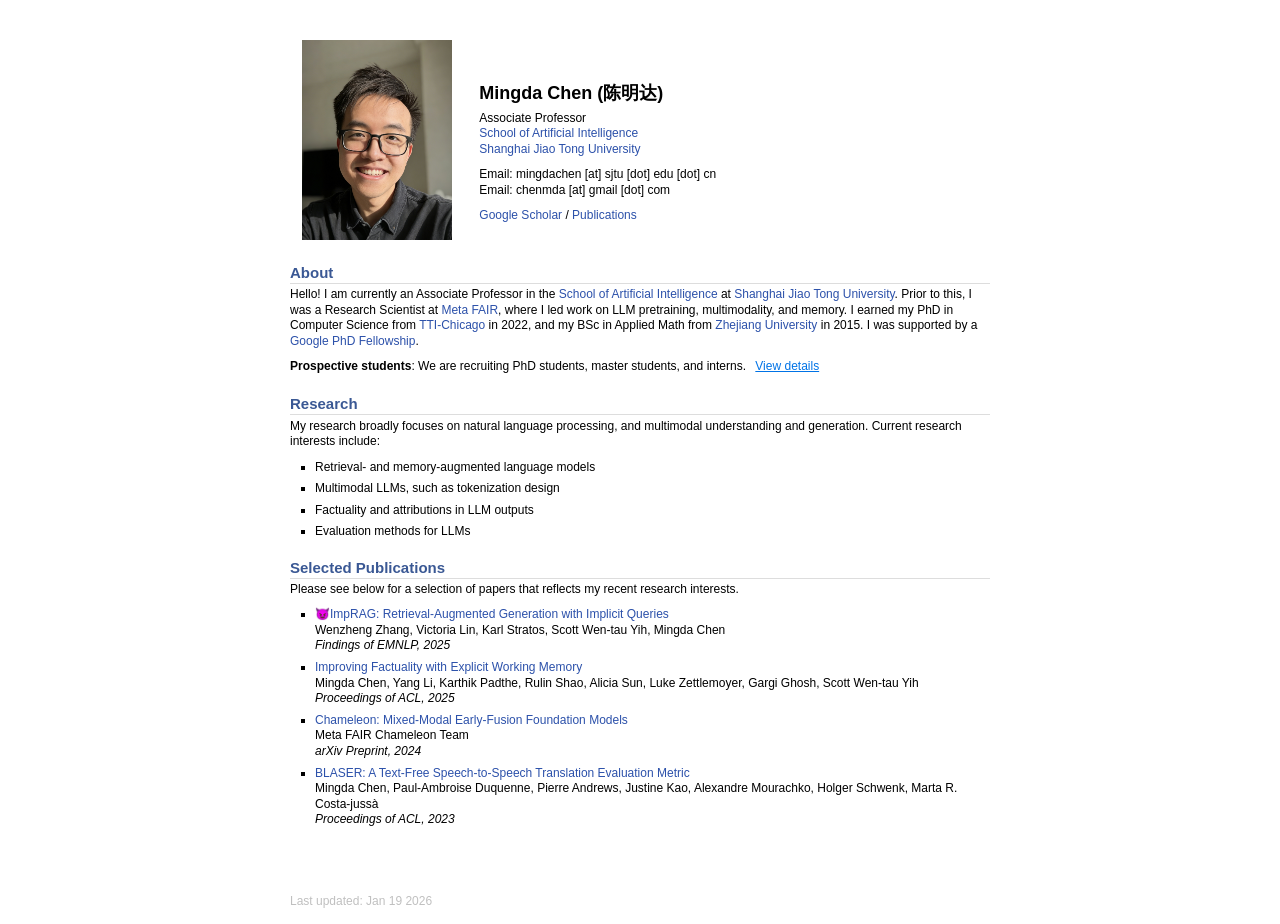
==== commit af3dfbc1: "Update about section" ====
--- a/index.html
+++ b/index.html
@@ -25,7 +25,7 @@
 </p>
 </td></tr></table>
 <h2>About</h2>
-<p>Hello! I am currently an Associate Professor in the <a href="https://sai.sjtu.edu.cn/">School of Artificial Intelligence</a> at <a href="https://www.sjtu.edu.cn/">Shanghai Jiao Tong University</a>. Prior to this, I was a Research Scientist at <a href="https://ai.meta.com/research/">Meta FAIR</a>, NYC. I earned my PhD in Computer Science from <a href="https://www.ttic.edu/">TTI-Chicago</a> in 2022, and my BSc in Applied Math from <a href="https://www.zju.edu.cn/">Zhejiang University</a> in 2015. I was supported by a <a href="https://ai.googleblog.com/2020/10/announcing-2020-google-phd-fellows.html">Google PhD Fellowship</a>.</p>
+<p>Hello! I am currently an Associate Professor in the <a href="https://sai.sjtu.edu.cn/">School of Artificial Intelligence</a> at <a href="https://www.sjtu.edu.cn/">Shanghai Jiao Tong University</a>. Prior to this, I was a Research Scientist at <a href="https://ai.meta.com/research/">Meta FAIR</a>, where I led work on LLM pretraining, multimodality, and memory. I earned my PhD in Computer Science from <a href="https://www.ttic.edu/">TTI-Chicago</a> in 2022, and my BSc in Applied Math from <a href="https://www.zju.edu.cn/">Zhejiang University</a> in 2015. I was supported by a <a href="https://ai.googleblog.com/2020/10/announcing-2020-google-phd-fellows.html">Google PhD Fellowship</a>.</p>
 <p><div class="recruitment-block">
 <input type="checkbox" id="rec-toggle" class="visually-hidden">
 <p class="lead">
@@ -33,7 +33,7 @@
 <label for="rec-toggle" class="toggle-link"></label>
 </p>
 <div class="details-panel">
-<p>Our group accepts two PhD students and two master students per year. Visiting students and research interns are expected to stay for at least six months to ensure high-quality research outcomes.
+<p>Our group has openings for PhD and master’s students every year. Visiting students and research interns are expected to stay for at least six months to ensure high-quality research outcomes.
 <p>
 We generally look for candidates with hands-on experience in finetuning transformer models and a basic understanding of the large language model field. Prior publications in top-tier conferences (e.g., NeurIPS, ICML, ICLR, ACL, EMNLP, CVPR) are a plus.
 </p>
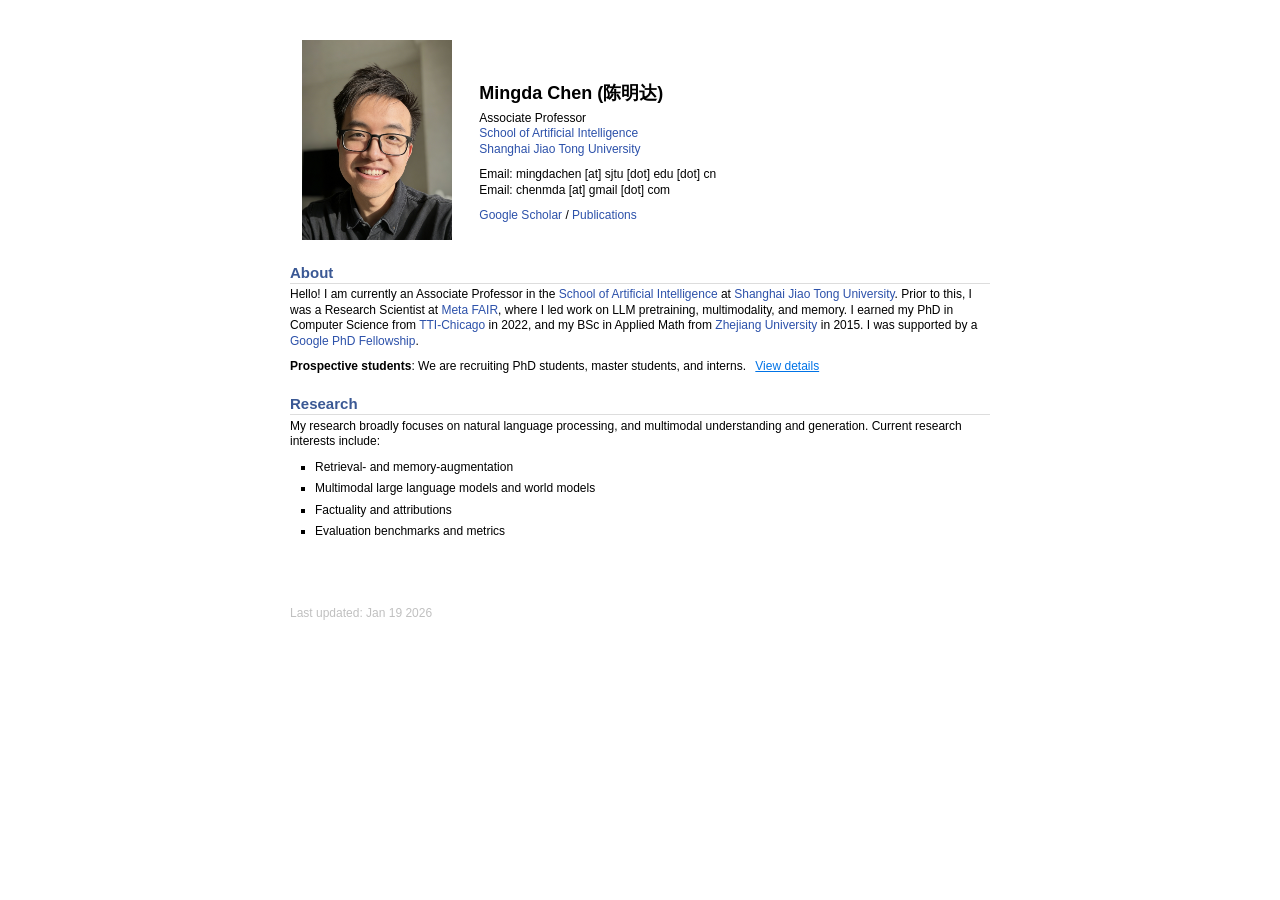
==== commit 6d96cd1b: "Revise research interests and publication entries Updated research interests and refined publication" ====
--- a/index.html
+++ b/index.html
@@ -52,45 +52,19 @@
 <h2>Research</h2>
 <p>My research broadly focuses on natural language processing, and multimodal understanding and generation. Current research interests include:</p>
 <ul>
-<li><p>Retrieval- and memory-augmented language models</p>
+<li><p>Retrieval- and memory-augmentation</p>
 </li>
 </ul>
 <ul>
-<li><p>Multimodal LLMs, such as tokenization design</p>
+<li><p>Multimodal large language models and world models</p>
 </li>
 </ul>
 <ul>
-<li><p>Factuality and attributions in LLM outputs</p>
+<li><p>Factuality and attributions</p>
 </li>
 </ul>
 <ul>
-<li><p>Evaluation methods for LLMs</p>
-</li>
-</ul>
-<h2>Selected Publications</h2>
-<p>Please see below for a selection of papers that reflects my recent research interests.</p>
-<ul>
-<li><p><a href="https://arxiv.org/abs/2506.02279">😈ImpRAG: Retrieval-Augmented Generation with Implicit Queries</a> <br />
-Wenzheng Zhang, Victoria Lin, Karl Stratos, Scott Wen-tau Yih, Mingda Chen <br />
-<i>Findings of EMNLP, 2025</i></p>
-</li>
-</ul>
-<ul>
-<li><p><a href="https://arxiv.org/abs/2412.18069">Improving Factuality with Explicit Working Memory</a> <br />
-Mingda Chen, Yang Li, Karthik Padthe, Rulin Shao, Alicia Sun, Luke Zettlemoyer, Gargi Ghosh, Scott Wen-tau Yih <br />
-<i>Proceedings of ACL, 2025</i></p>
-</li>
-</ul>
-<ul>
-<li><p><a href="https://arxiv.org/abs/2405.09818">Chameleon: Mixed-Modal Early-Fusion Foundation Models</a> <br />
-Meta FAIR Chameleon Team <br />
-<i>arXiv Preprint, 2024</i></p>
-</li>
-</ul>
-<ul>
-<li><p><a href="https://arxiv.org/abs/2212.08486">BLASER: A Text-Free Speech-to-Speech Translation Evaluation Metric</a> <br />
-Mingda Chen, Paul-Ambroise Duquenne, Pierre Andrews, Justine Kao, Alexandre Mourachko, Holger Schwenk, Marta R. Costa-jussà <br />
-<i>Proceedings of ACL, 2023</i></p>
+<li><p>Evaluation benchmarks and metrics</p>
 </li>
 </ul>
 <div id="footer">
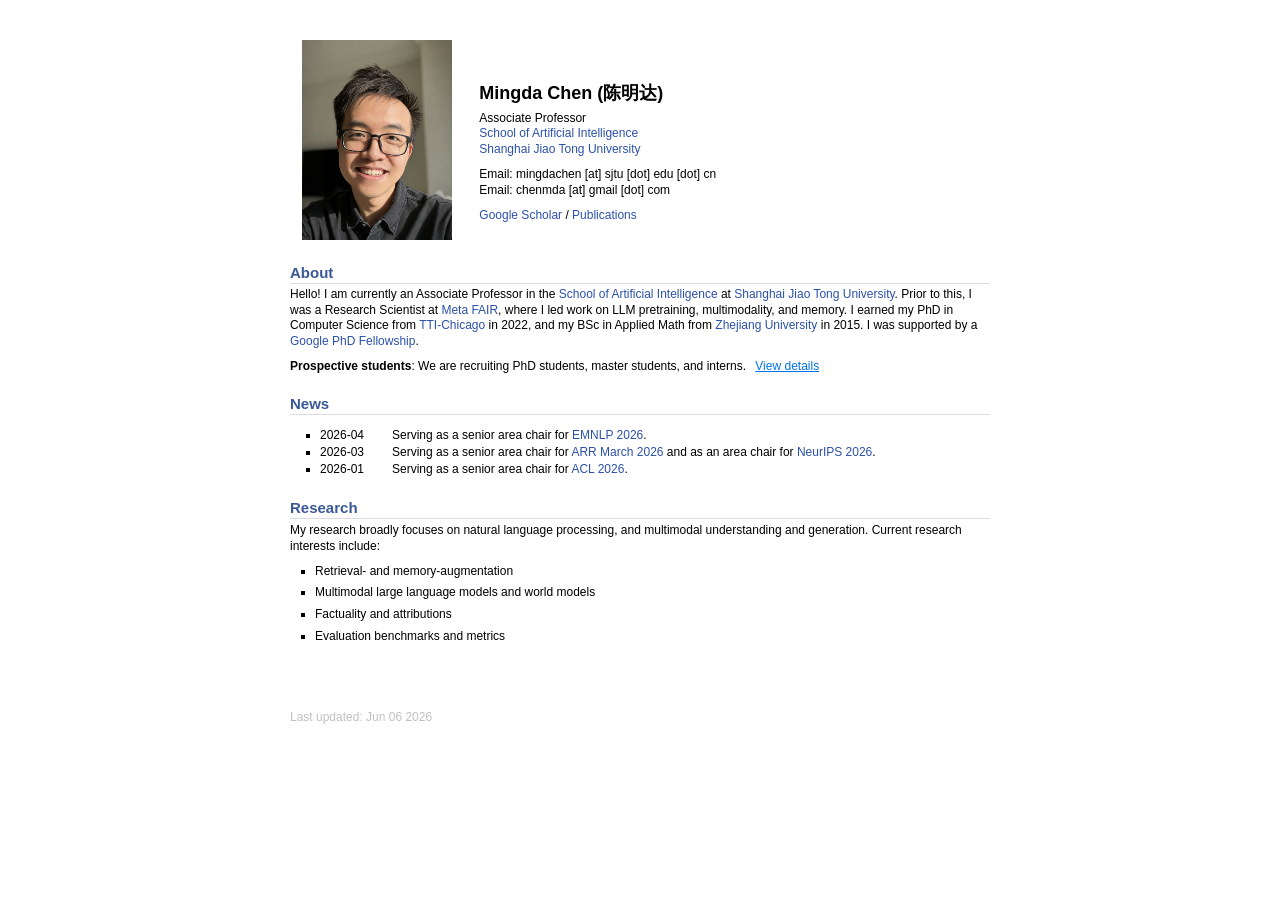
==== commit 7e6e6cdc: "Add news section and update last updated date" ====
--- a/index.html
+++ b/index.html
@@ -49,6 +49,16 @@
 </div>
 </div>
 </p>
+<h2>News</h2>
+<p>
+<div class="news-scroll">
+<ul>
+<li><span class="news-date">2026-04</span>Serving as a senior area chair for <a href="https://2026.emnlp.org/">EMNLP 2026</a>.</li>
+<li><span class="news-date">2026-03</span>Serving as a senior area chair for <a href="https://aclrollingreview.org/">ARR March 2026</a> and as an area chair for <a href="https://neurips.cc/Conferences/2026">NeurIPS 2026</a>.</li>
+<li><span class="news-date">2026-01</span>Serving as a senior area chair for <a href="https://2026.aclweb.org/">ACL 2026</a>.</li>
+</ul>
+</div>
+</p>
 <h2>Research</h2>
 <p>My research broadly focuses on natural language processing, and multimodal understanding and generation. Current research interests include:</p>
 <ul>
@@ -69,7 +79,7 @@
 </ul>
 <div id="footer">
 <div id="footer-text">
-Last updated: Jan 19 2026
+Last updated: Jun 06 2026
 </div>
 </div>
 </div>
--- a/style.css
+++ b/style.css
@@ -34,6 +34,7 @@
   color: #2C51AA;
   text-decoration: none;
   transition: .2s;
+  white-space: nowrap;
 }
 
 a:hover {
@@ -290,6 +291,7 @@
 .pub_award {
   color: red;
   font-weight: bold;
+}
 
 /*.tagcloud {
   display: inline-block;
@@ -337,3 +339,20 @@
 padding-left:5px;
 line-height: 1.0;
 }
+
+.news-scroll {
+  max-height: 100px !important;
+  overflow-y: auto !important;
+  overflow-x: hidden !important;
+  border: 0px solid #ddd;
+  padding: 0px 12px;
+  display: block;
+}
+
+.news-scroll ul { margin: 0; padding-left: 18px; }
+.news-scroll li { margin: 0.25em 0; }
+
+.news-date {
+  display: inline-block;
+  width: 72px;
+}
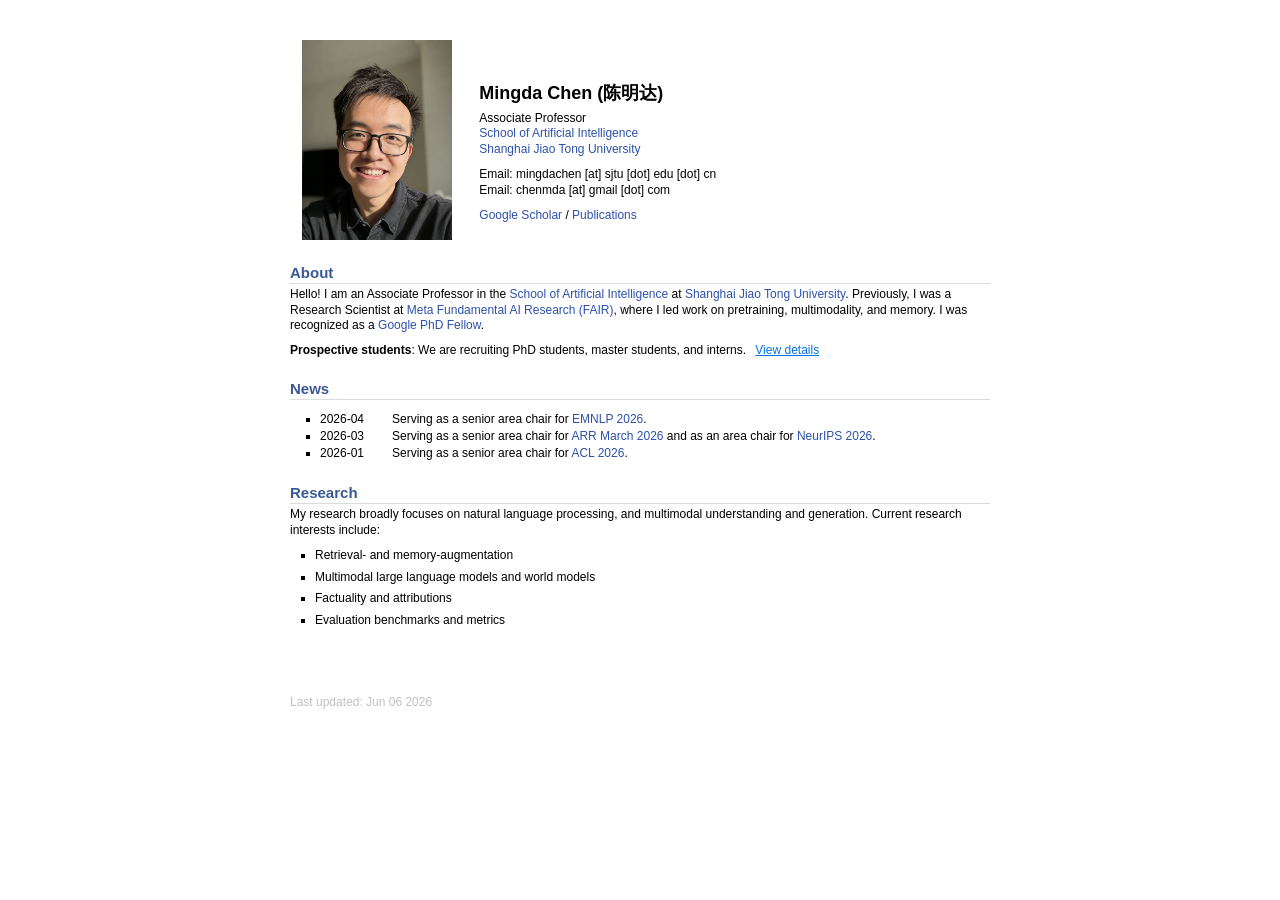
==== commit 629b92aa: "Revise introduction in index.html Updated the introduction paragraph to reflect current position and" ====
--- a/index.html
+++ b/index.html
@@ -25,7 +25,7 @@
 </p>
 </td></tr></table>
 <h2>About</h2>
-<p>Hello! I am currently an Associate Professor in the <a href="https://sai.sjtu.edu.cn/">School of Artificial Intelligence</a> at <a href="https://www.sjtu.edu.cn/">Shanghai Jiao Tong University</a>. Prior to this, I was a Research Scientist at <a href="https://ai.meta.com/research/">Meta FAIR</a>, where I led work on LLM pretraining, multimodality, and memory. I earned my PhD in Computer Science from <a href="https://www.ttic.edu/">TTI-Chicago</a> in 2022, and my BSc in Applied Math from <a href="https://www.zju.edu.cn/">Zhejiang University</a> in 2015. I was supported by a <a href="https://ai.googleblog.com/2020/10/announcing-2020-google-phd-fellows.html">Google PhD Fellowship</a>.</p>
+<p>Hello! I am an Associate Professor in the <a href="https://sai.sjtu.edu.cn/">School of Artificial Intelligence</a> at <a href="https://www.sjtu.edu.cn/">Shanghai Jiao Tong University</a>. Previously, I was a Research Scientist at <a href="https://ai.meta.com/research/">Meta Fundamental AI Research (FAIR)</a>, where I led work on pretraining, multimodality, and memory. I was recognized as a <a href="https://ai.googleblog.com/2020/10/announcing-2020-google-phd-fellows.html">Google PhD Fellow</a>.</p>
 <p><div class="recruitment-block">
 <input type="checkbox" id="rec-toggle" class="visually-hidden">
 <p class="lead">
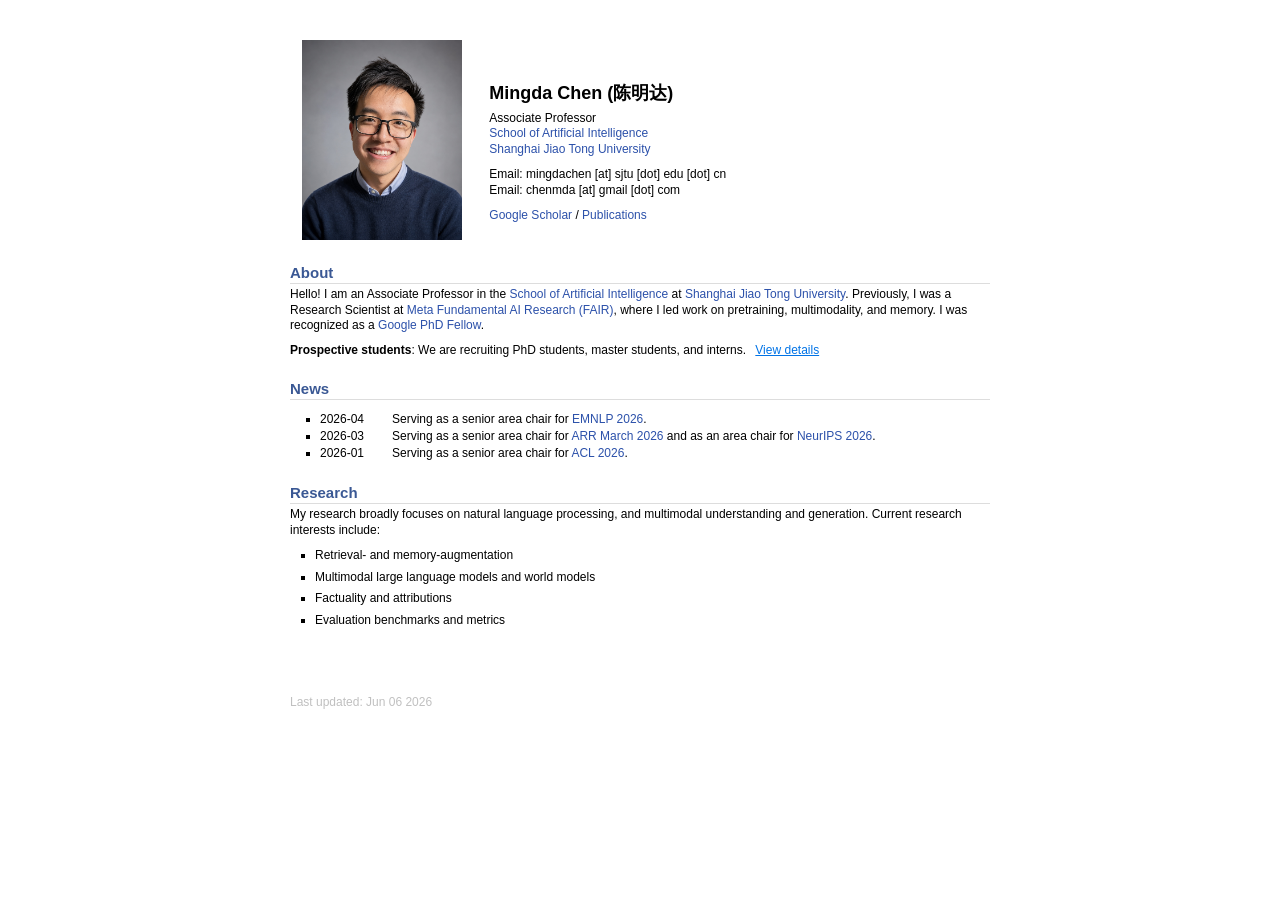
==== commit aa29e14e: "Update image width in index.html Increase image width from 150px to 160px in index.html." ====
--- a/index.html
+++ b/index.html
@@ -13,7 +13,7 @@
 <body>
 <div id="main">
 <table class="info"><tr><td>
-<img src="pic.jpeg" alt="pic" width="150px" height="200px" />&nbsp;</td>
+<img src="pic.jpeg" alt="pic" width="160px" height="200px" />&nbsp;</td>
 <td class="details"><h1>Mingda Chen (陈明达)</h1>
 <p>Associate Professor <br />
 <a href="https://sai.sjtu.edu.cn/">School of Artificial Intelligence</a> <br />
